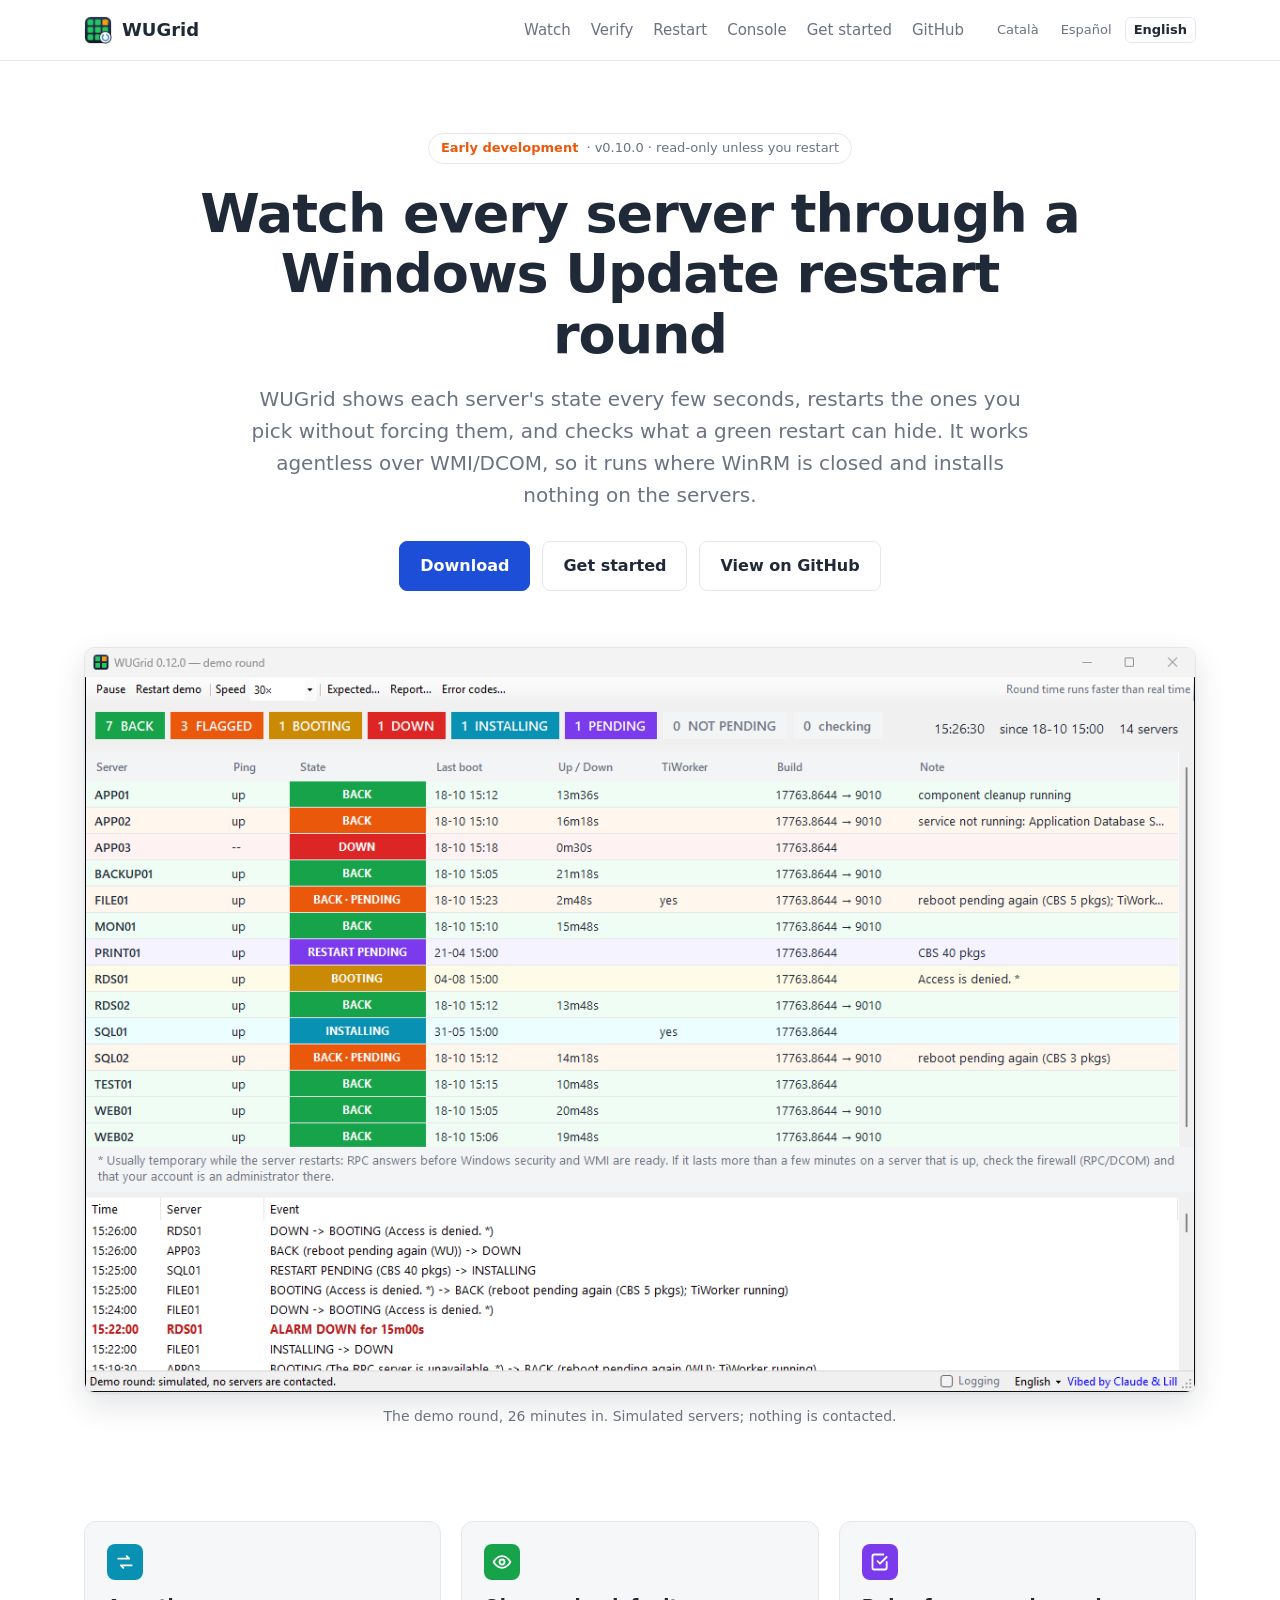
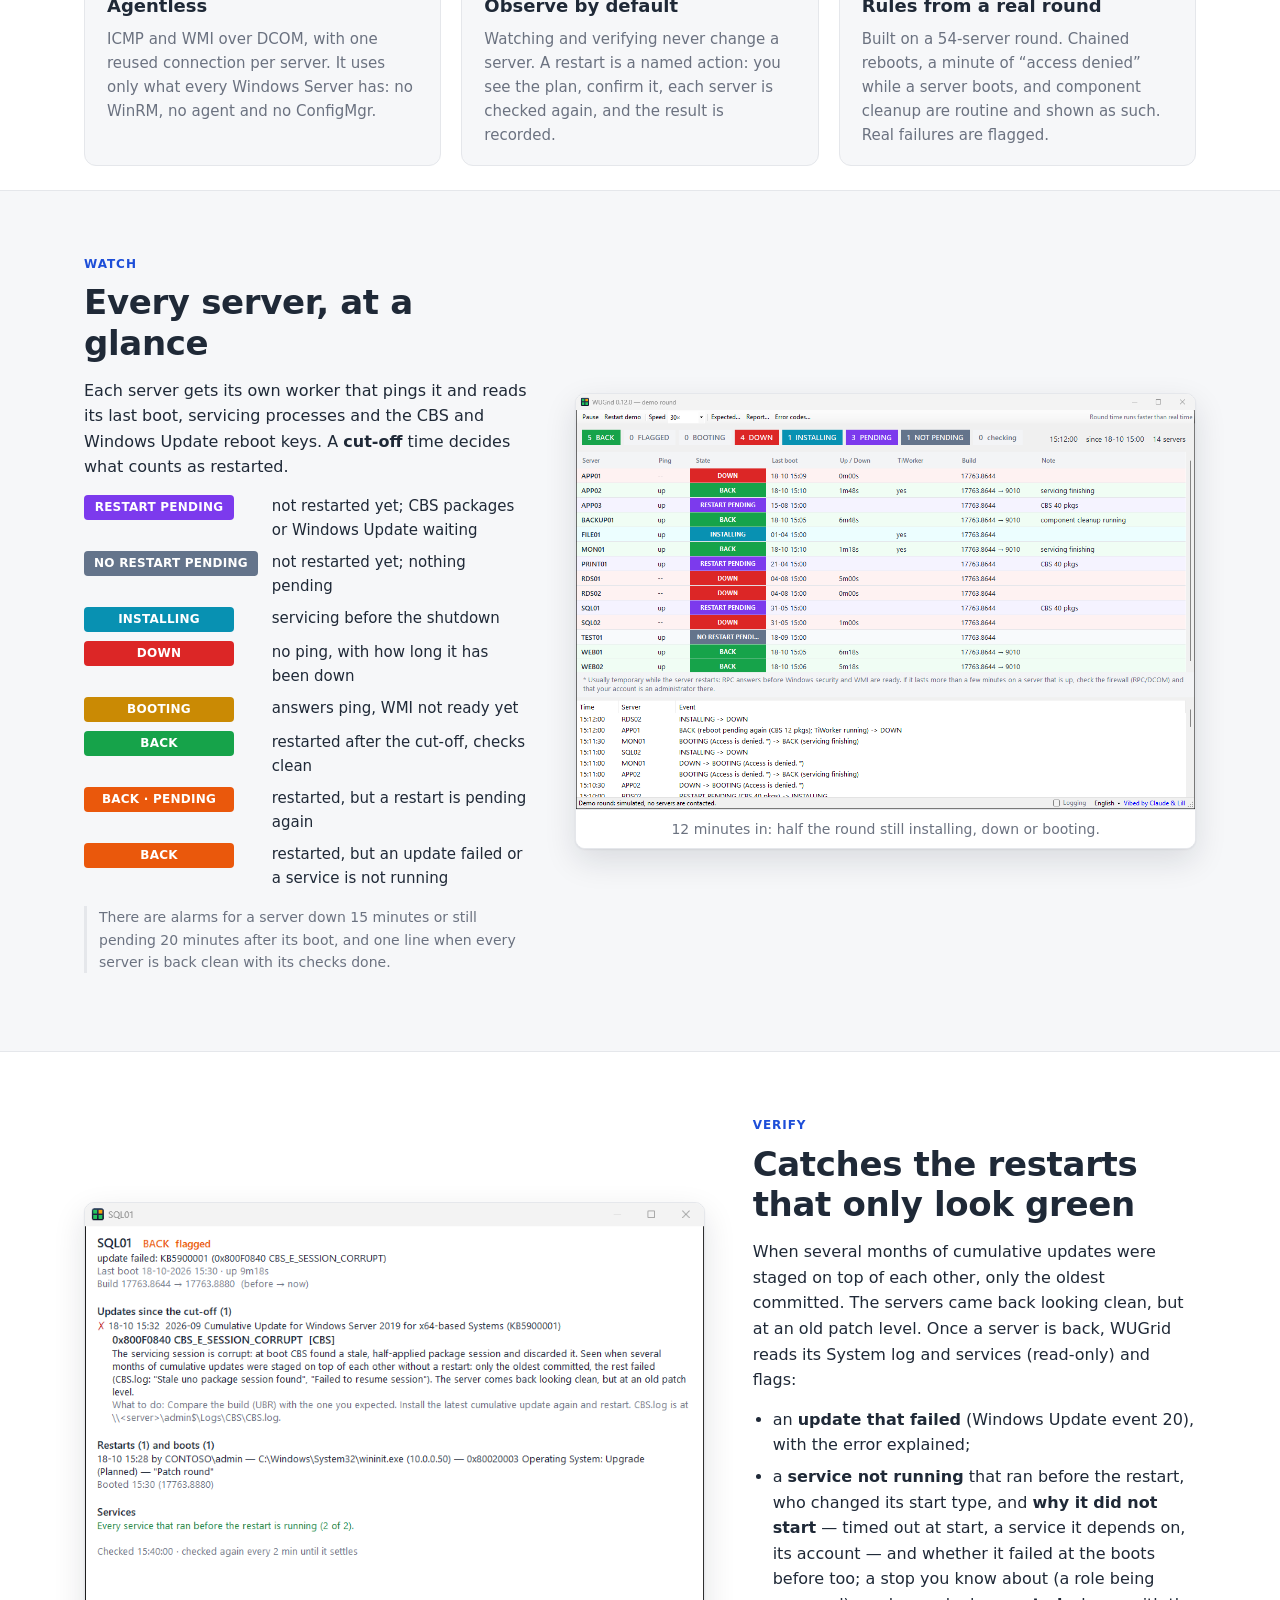
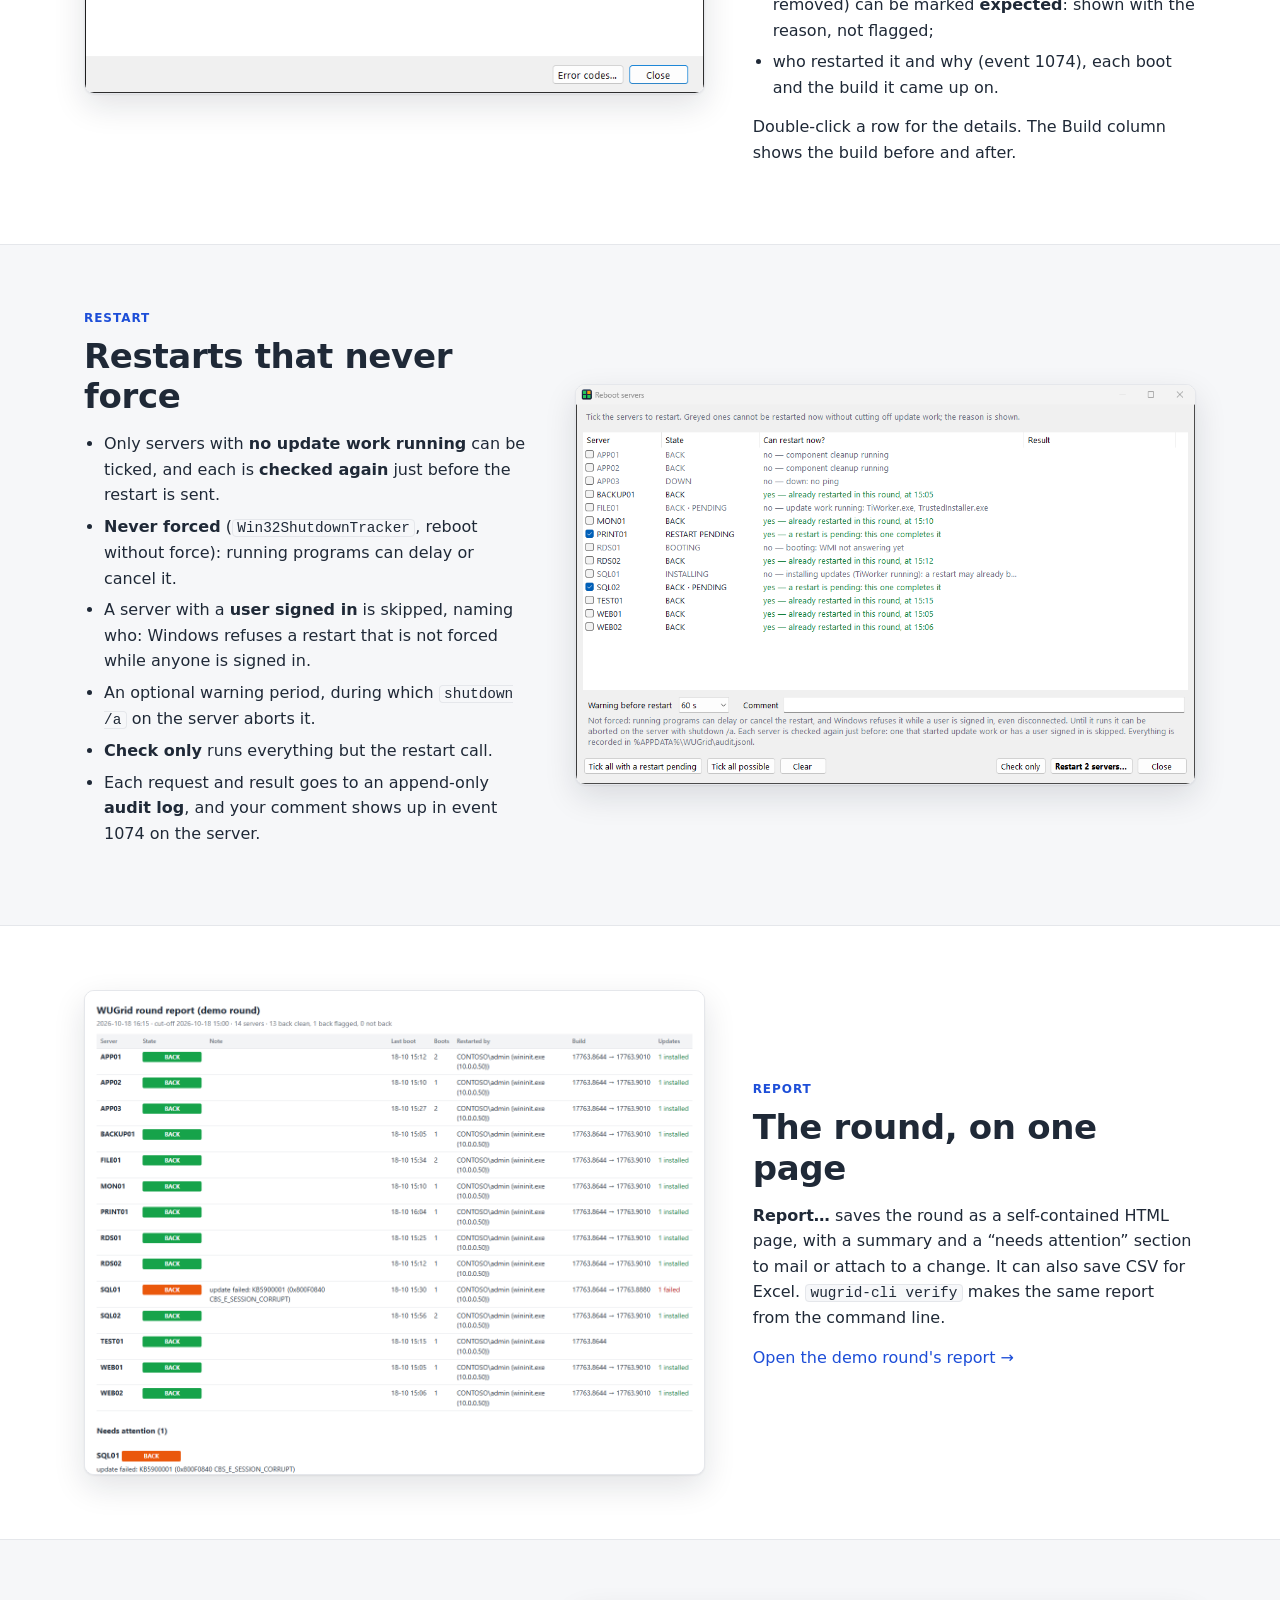
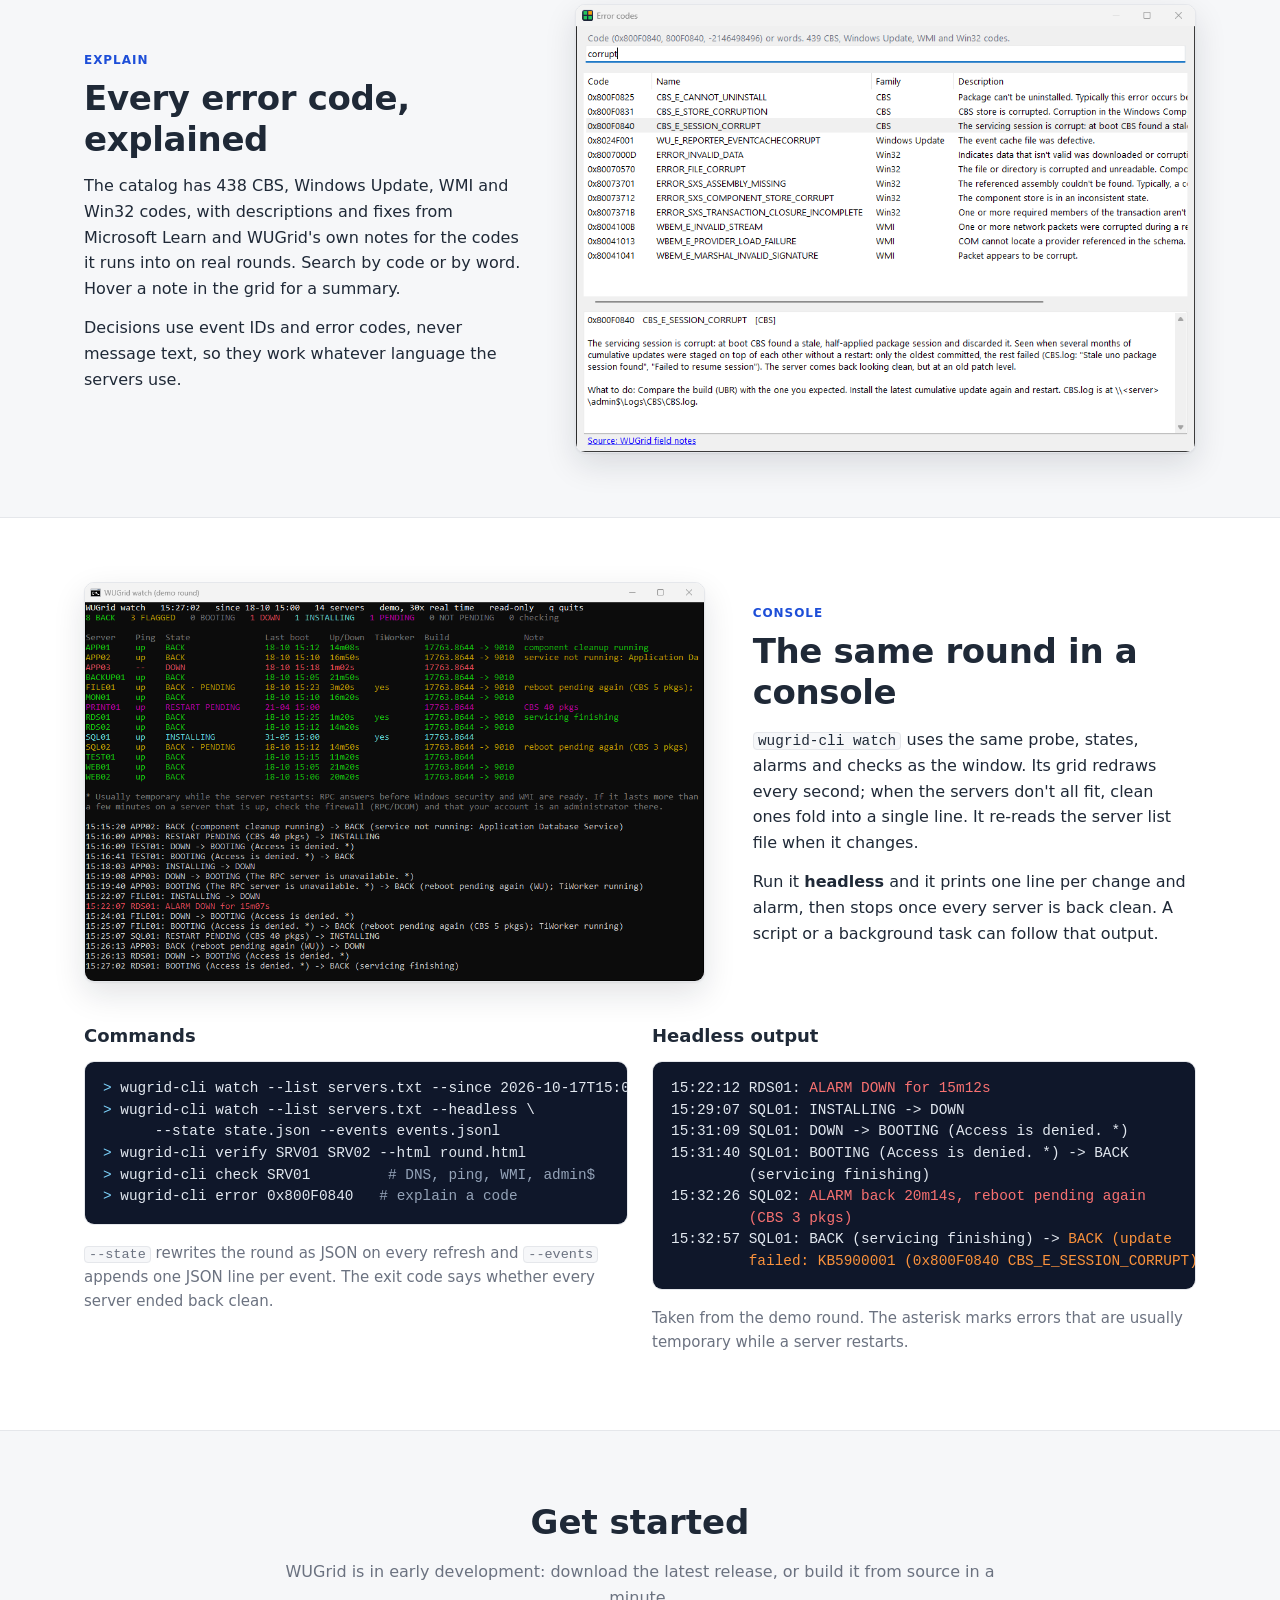
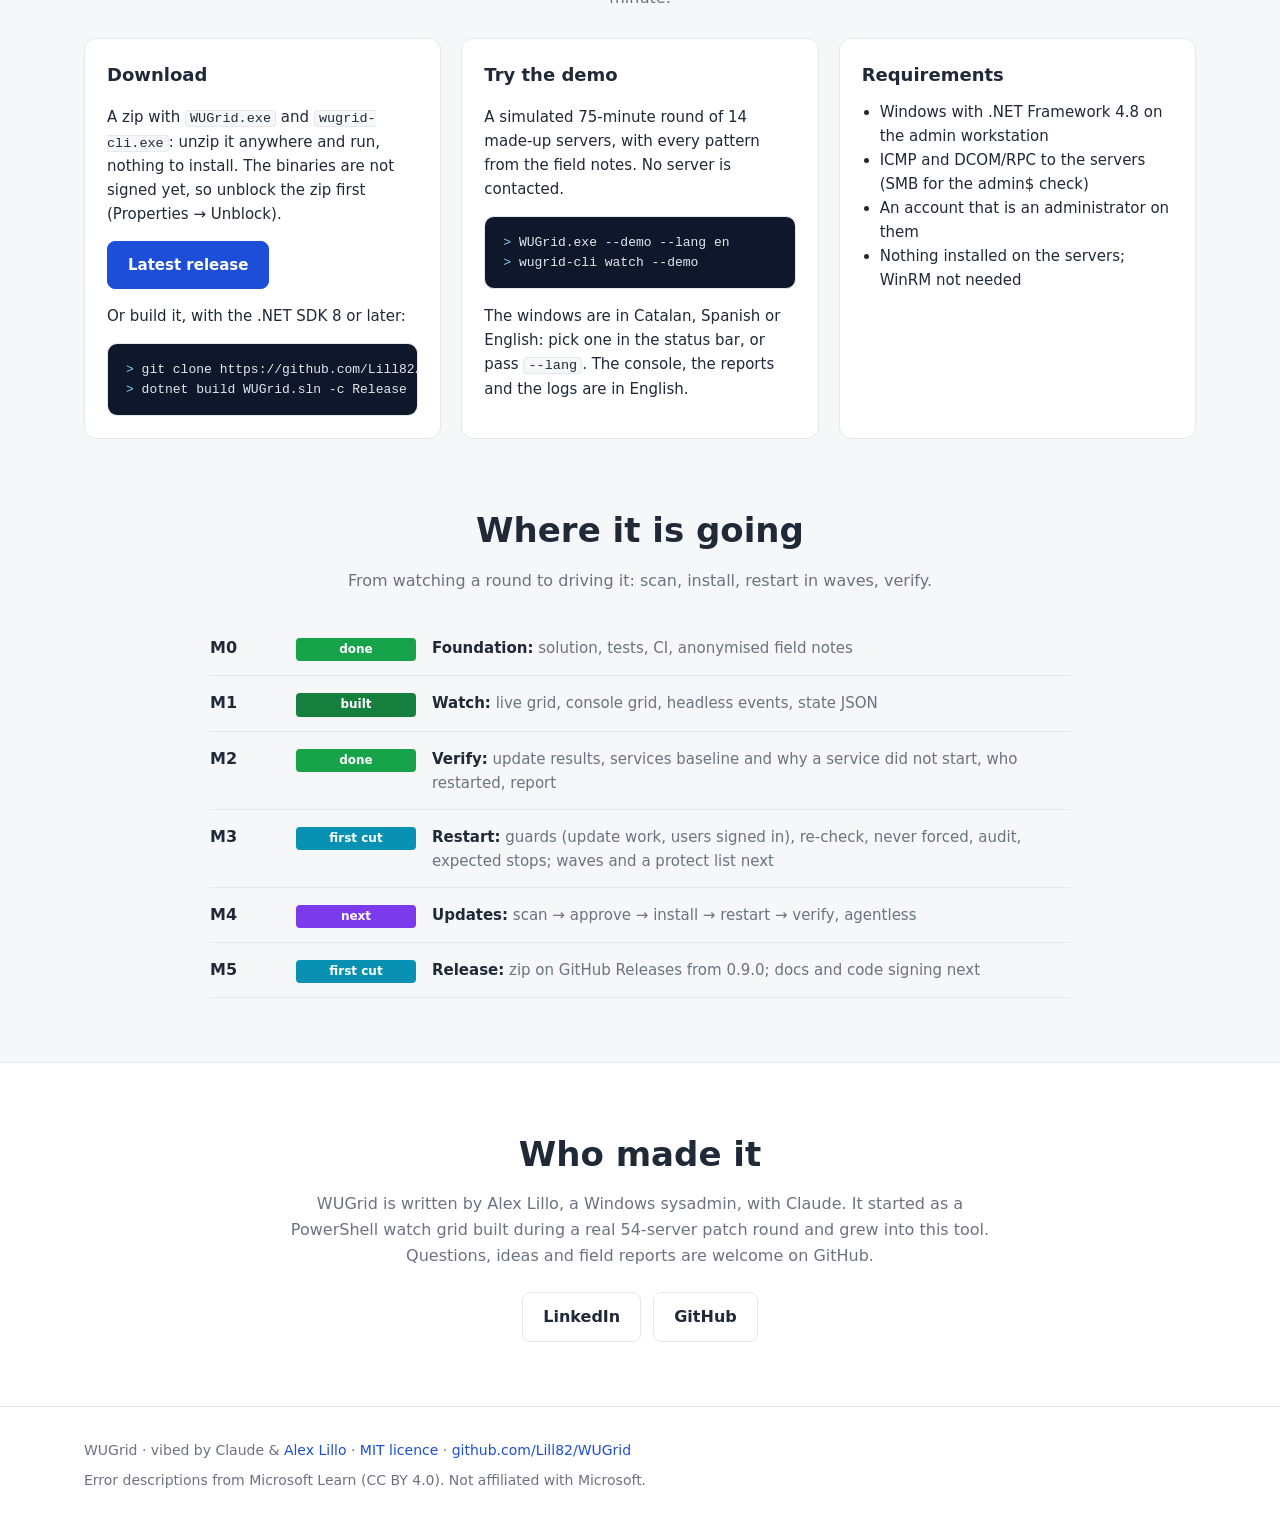
==== site/en/index.html @ 6911ef1f "WUGrid 0.12.0: GUI and project page in Catalan, Spanish and English GUI: every window's own text goe" ====
<!doctype html>
<html lang="en">
<head>
<meta charset="utf-8">
<meta name="viewport" content="width=device-width, initial-scale=1">
<title>WUGrid — Windows Update rounds for servers</title>
<meta name="description" content="WUGrid watches, restarts and verifies a Windows Server patch round, live and agentless over WMI/DCOM. Built on a real 54-server round.">
<link rel="icon" type="image/png" href="../img/icon.png">
<link rel="stylesheet" href="../style.css">
<link rel="alternate" hreflang="ca" href="../">
<link rel="alternate" hreflang="es" href="../es/">
<link rel="alternate" hreflang="en" href="./">
<link rel="alternate" hreflang="x-default" href="../">
</head>
<body>

<header class="top">
  <div class="wrap">
    <a class="brand" href="#"><img src="../img/icon.png" alt="" width="28" height="28">WUGrid</a>
    <nav>
      <a href="#watch">Watch</a>
      <a href="#verify">Verify</a>
      <a href="#restart">Restart</a>
      <a href="#console">Console</a>
      <a href="#start">Get started</a>
      <a href="https://github.com/Lill82/WUGrid">GitHub</a>
    </nav>
    <div class="langs" aria-label="Language">
      <a href="../" hreflang="ca" lang="ca">Català</a>
      <a href="../es/" hreflang="es" lang="es">Español</a>
      <a href="./" hreflang="en" lang="en" aria-current="page">English</a>
    </div>
  </div>
</header>

<main>
  <section class="hero">
    <div class="wrap">
      <div class="badge"><b>Early development</b> · v0.10.0 · read-only unless you restart</div>
      <h1>Watch every server through a Windows&nbsp;Update restart round</h1>
      <p class="lead">WUGrid shows each server's state every few seconds, restarts the ones you pick without forcing them,
        and checks what a green restart can hide. It works agentless over WMI/DCOM, so it runs where WinRM is closed
        and installs nothing on the servers.</p>
      <div class="buttons">
        <a class="btn primary" href="https://github.com/Lill82/WUGrid/releases/latest">Download</a>
        <a class="btn" href="#start">Get started</a>
        <a class="btn" href="https://github.com/Lill82/WUGrid">View on GitHub</a>
      </div>
      <figure class="shot">
        <a href="../img/en/grid.png"><img src="../img/en/grid.png" width="1182" height="792"
          alt="The WUGrid window during a demo round: fourteen servers, coloured by state (back, flagged, booting, down, installing, restart pending), counts across the top, and the round's events below."></a>
      </figure>
      <p class="caption">The demo round, 26 minutes in. Simulated servers; nothing is contacted.</p>
    </div>
  </section>

  <div class="wrap">
    <div class="pillars">
      <div class="pillar">
        <div class="icon" style="background: var(--installing)"><svg width="20" height="20" viewBox="0 0 24 24" fill="none" stroke="currentColor" stroke-width="2.2" stroke-linecap="round" stroke-linejoin="round" aria-hidden="true"><path d="M4 8h13l-3-3M20 16H7l3 3"/></svg></div>
        <h3>Agentless</h3>
        <p>ICMP and WMI over DCOM, with one reused connection per server. It uses only what every Windows Server has:
          no WinRM, no agent and no ConfigMgr.</p>
      </div>
      <div class="pillar">
        <div class="icon" style="background: var(--back)"><svg width="20" height="20" viewBox="0 0 24 24" fill="none" stroke="currentColor" stroke-width="2.2" stroke-linecap="round" stroke-linejoin="round" aria-hidden="true"><path d="M2 12s3.6-7 10-7 10 7 10 7-3.6 7-10 7S2 12 2 12z"/><circle cx="12" cy="12" r="3"/></svg></div>
        <h3>Observe by default</h3>
        <p>Watching and verifying never change a server. A restart is a named action: you see the plan, confirm it,
          each server is checked again, and the result is recorded.</p>
      </div>
      <div class="pillar">
        <div class="icon" style="background: var(--pending)"><svg width="20" height="20" viewBox="0 0 24 24" fill="none" stroke="currentColor" stroke-width="2.2" stroke-linecap="round" stroke-linejoin="round" aria-hidden="true"><path d="M9 11l3 3 8-8"/><path d="M20 12v7a2 2 0 0 1-2 2H5a2 2 0 0 1-2-2V5a2 2 0 0 1 2-2h11"/></svg></div>
        <h3>Rules from a real round</h3>
        <p>Built on a 54-server round. Chained reboots, a minute of “access denied” while a server boots, and component
          cleanup are routine and shown as such. Real failures are flagged.</p>
      </div>
    </div>
  </div>

  <section class="feature" id="watch">
    <div class="wrap row">
      <div class="text">
        <div class="eyebrow">Watch</div>
        <h2>Every server, at a glance</h2>
        <p>Each server gets its own worker that pings it and reads its last boot, servicing processes and the CBS and
          Windows Update reboot keys. A <b>cut-off</b> time decides what counts as restarted.</p>
        <dl class="states">
          <dt><span class="chip c-pending">RESTART PENDING</span></dt><dd>not restarted yet; CBS packages or Windows Update waiting</dd>
          <dt><span class="chip c-notpending">NO RESTART PENDING</span></dt><dd>not restarted yet; nothing pending</dd>
          <dt><span class="chip c-installing">INSTALLING</span></dt><dd>servicing before the shutdown</dd>
          <dt><span class="chip c-down">DOWN</span></dt><dd>no ping, with how long it has been down</dd>
          <dt><span class="chip c-booting">BOOTING</span></dt><dd>answers ping, WMI not ready yet</dd>
          <dt><span class="chip c-back">BACK</span></dt><dd>restarted after the cut-off, checks clean</dd>
          <dt><span class="chip c-flagged">BACK · PENDING</span></dt><dd>restarted, but a restart is pending again</dd>
          <dt><span class="chip c-flagged">BACK</span></dt><dd>restarted, but an update failed or a service is not running</dd>
        </dl>
        <p class="note" style="margin-top:16px">There are alarms for a server down 15 minutes or still pending 20 minutes
          after its boot, and one line when every server is back clean with its checks done.</p>
      </div>
      <figure class="shot">
        <a href="../img/en/grid-early.png"><img src="../img/en/grid-early.png" width="1182" height="792" loading="lazy"
          alt="The grid 12 minutes into the demo round: servers installing, down, booting, back, with a restart pending or none pending."></a>
        <figcaption>12 minutes in: half the round still installing, down or booting.</figcaption>
      </figure>
    </div>
  </section>

  <section class="feature" id="verify">
    <div class="wrap row flip">
      <div class="text">
        <div class="eyebrow">Verify</div>
        <h2>Catches the restarts that only look green</h2>
        <p>When several months of cumulative updates were staged on top of each other, only the oldest committed. The
          servers came back looking clean, but at an old patch level. Once a server is back, WUGrid reads its System log
          and services (read-only) and flags:</p>
        <ul>
          <li>an <b>update that failed</b> (Windows Update event 20), with the error explained;</li>
          <li>a <b>service not running</b> that ran before the restart, who changed its start type, and <b>why it did
            not start</b> — timed out at start, a service it depends on, its account — and whether it failed at the boots
            before too; a stop you know about (a role being removed) can be marked <b>expected</b>: shown with the
            reason, not flagged;</li>
          <li>who restarted it and why (event 1074), each boot and the build it came up on.</li>
        </ul>
        <p>Double-click a row for the details. The Build column shows the build before and after.</p>
      </div>
      <figure class="shot">
        <a href="../img/en/details.png"><img src="../img/en/details.png" width="822" height="652" loading="lazy"
          alt="Details of SQL01: back but flagged, the 2026-09 cumulative update failed with 0x800F0840 CBS_E_SESSION_CORRUPT, the error explained with what to do, the restart by an admin, one boot, services all running."></a>
      </figure>
    </div>
  </section>

  <section class="feature" id="restart">
    <div class="wrap row">
      <div class="text">
        <div class="eyebrow">Restart</div>
        <h2>Restarts that never force</h2>
        <ul>
          <li>Only servers with <b>no update work running</b> can be ticked, and each is <b>checked again</b> just
            before the restart is sent.</li>
          <li><b>Never forced</b> (<code>Win32ShutdownTracker</code>, reboot without force): running programs can delay
            or cancel it.</li>
          <li>A server with a <b>user signed in</b> is skipped, naming who: Windows refuses a restart that is not
            forced while anyone is signed in.</li>
          <li>An optional warning period, during which <code>shutdown /a</code> on the server aborts it.</li>
          <li><b>Check only</b> runs everything but the restart call.</li>
          <li>Each request and result goes to an append-only <b>audit log</b>, and your comment shows up in
            event 1074 on the server.</li>
        </ul>
      </div>
      <figure class="shot">
        <a href="../img/en/reboot.png"><img src="../img/en/reboot.png" width="982" height="632" loading="lazy"
          alt="The Reboot servers window: each server with whether it can be restarted now and why not (component cleanup, down, booting, installing updates), two servers with a restart pending ticked, warning and comment options, Check only and Restart buttons."></a>
      </figure>
    </div>
  </section>

  <section class="feature" id="report">
    <div class="wrap row flip">
      <div class="text">
        <div class="eyebrow">Report</div>
        <h2>The round, on one page</h2>
        <p><b>Report…</b> saves the round as a self-contained HTML page, with a summary and a “needs attention” section
          to mail or attach to a change. It can also save CSV for Excel.
          <code>wugrid-cli verify</code> makes the same report from the command line.</p>
        <p><a href="../sample-report.html">Open the demo round's report →</a></p>
      </div>
      <figure class="shot">
        <a href="../sample-report.html"><img src="../img/report.png" width="1280" height="1000" loading="lazy"
          alt="The HTML round report: fourteen servers with state, last boot, boots, who restarted them, build before and after and updates installed, and a needs-attention section listing SQL01's failed update."></a>
      </figure>
    </div>
  </section>

  <section class="feature" id="errors">
    <div class="wrap row">
      <div class="text">
        <div class="eyebrow">Explain</div>
        <h2>Every error code, explained</h2>
        <p>The catalog has 438 CBS, Windows Update, WMI and Win32 codes, with descriptions and fixes from Microsoft
          Learn and WUGrid's own notes for the codes it runs into on real rounds. Search by code or by word. Hover a
          note in the grid for a summary.</p>
        <p>Decisions use event IDs and error codes, never message text, so they work whatever language the servers
          use.</p>
      </div>
      <figure class="shot">
        <a href="../img/en/errors.png"><img src="../img/en/errors.png" width="902" height="652" loading="lazy"
          alt="The Error codes window searching for the word corrupt: CBS, Windows Update, Win32 and WMI codes, with 0x800F0840 selected and explained."></a>
      </figure>
    </div>
  </section>

  <section class="feature" id="console">
    <div class="wrap">
      <div class="row flip">
        <div class="text">
          <div class="eyebrow">Console</div>
          <h2>The same round in a console</h2>
          <p><code>wugrid-cli watch</code> uses the same probe, states, alarms and checks as the window. Its grid
            redraws every second; when the servers don't all fit, clean ones fold into a single line. It re-reads the
            server list file when it changes.</p>
          <p>Run it <b>headless</b> and it prints one line per change and alarm, then stops once every server is back
            clean. A script or a background task can follow that output.</p>
        </div>
        <figure class="shot">
          <a href="../img/console.png"><img src="../img/console.png" width="994" height="640" loading="lazy"
            alt="wugrid-cli watch in a console window: the same fourteen servers in coloured rows with counts, the transient-error footnote and the latest events."></a>
        </figure>
      </div>
      <div class="cli-grid">
        <div>
          <h3>Commands</h3>
<pre class="term"><span class="p">&gt;</span> wugrid-cli watch --list servers.txt --since 2026-10-17T15:00
<span class="p">&gt;</span> wugrid-cli watch --list servers.txt --headless \
      --state state.json --events events.jsonl
<span class="p">&gt;</span> wugrid-cli verify SRV01 SRV02 --html round.html
<span class="p">&gt;</span> wugrid-cli check SRV01         <span class="c"># DNS, ping, WMI, admin$</span>
<span class="p">&gt;</span> wugrid-cli error 0x800F0840   <span class="c"># explain a code</span></pre>
          <p><code>--state</code> rewrites the round as JSON on every refresh and <code>--events</code> appends one JSON
            line per event. The exit code says whether every server ended back clean.</p>
        </div>
        <div>
          <h3>Headless output</h3>
<pre class="term">15:22:12 RDS01: <span class="alarm">ALARM DOWN for 15m12s</span>
15:29:07 SQL01: INSTALLING -&gt; DOWN
15:31:09 SQL01: DOWN -&gt; BOOTING (Access is denied. *)
15:31:40 SQL01: BOOTING (Access is denied. *) -&gt; BACK
         (servicing finishing)
15:32:26 SQL02: <span class="alarm">ALARM back 20m14s, reboot pending again</span>
         <span class="alarm">(CBS 3 pkgs)</span>
15:32:57 SQL01: BACK (servicing finishing) -&gt; <span class="flag">BACK (update</span>
         <span class="flag">failed: KB5900001 (0x800F0840 CBS_E_SESSION_CORRUPT))</span></pre>
          <p>Taken from the demo round. The asterisk marks errors that are usually temporary while a server
            restarts.</p>
        </div>
      </div>
    </div>
  </section>

  <section class="feature" id="start">
    <div class="wrap">
      <div class="center">
        <h2>Get started</h2>
        <p class="sub">WUGrid is in early development: download the latest release, or build it from source in a
          minute.</p>
      </div>
      <div class="cards">
        <div class="card">
          <h3>Download</h3>
          <p>A zip with <code>WUGrid.exe</code> and <code>wugrid-cli.exe</code>: unzip it anywhere and run, nothing to
            install. The binaries are not signed yet, so unblock the zip first (Properties → Unblock).</p>
          <p><a class="btn primary" href="https://github.com/Lill82/WUGrid/releases/latest">Latest release</a></p>
          <p>Or build it, with the .NET SDK 8 or later:</p>
<pre class="term"><span class="p">&gt;</span> git clone https://github.com/Lill82/WUGrid
<span class="p">&gt;</span> dotnet build WUGrid.sln -c Release</pre>
        </div>
        <div class="card">
          <h3>Try the demo</h3>
          <p>A simulated 75-minute round of 14 made-up servers, with every pattern from the field notes. No server is
            contacted.</p>
<pre class="term"><span class="p">&gt;</span> WUGrid.exe --demo --lang en
<span class="p">&gt;</span> wugrid-cli watch --demo</pre>
          <p>The windows are in Catalan, Spanish or English: pick one in the status bar, or pass <code>--lang</code>.
            The console, the reports and the logs are in English.</p>
        </div>
        <div class="card">
          <h3>Requirements</h3>
          <ul>
            <li>Windows with .NET Framework 4.8 on the admin workstation</li>
            <li>ICMP and DCOM/RPC to the servers (SMB for the admin$ check)</li>
            <li>An account that is an administrator on them</li>
            <li>Nothing installed on the servers; WinRM not needed</li>
          </ul>
        </div>
      </div>

      <div class="center" style="margin-top:64px">
        <h2>Where it is going</h2>
        <p class="sub">From watching a round to driving it: scan, install, restart in waves, verify.</p>
      </div>
      <ol class="roadmap">
        <li><span class="m">M0</span><span class="s done">done</span><span class="d"><b>Foundation:</b> solution, tests, CI, anonymised field notes</span></li>
        <li><span class="m">M1</span><span class="s built">built</span><span class="d"><b>Watch:</b> live grid, console grid, headless events, state JSON</span></li>
        <li><span class="m">M2</span><span class="s done">done</span><span class="d"><b>Verify:</b> update results, services baseline and why a service did not start, who restarted, report</span></li>
        <li><span class="m">M3</span><span class="s cut">first cut</span><span class="d"><b>Restart:</b> guards (update work, users signed in), re-check, never forced, audit, expected stops; waves and a protect list next</span></li>
        <li><span class="m">M4</span><span class="s next">next</span><span class="d"><b>Updates:</b> scan → approve → install → restart → verify, agentless</span></li>
        <li><span class="m">M5</span><span class="s cut">first cut</span><span class="d"><b>Release:</b> zip on GitHub Releases from 0.9.0; docs and code signing next</span></li>
      </ol>
    </div>
  </section>
  <section class="feature" id="author">
    <div class="wrap">
      <div class="center">
        <h2>Who made it</h2>
        <p class="sub">WUGrid is written by Alex Lillo, a Windows sysadmin, with Claude. It started as a PowerShell watch
          grid built during a real 54-server patch round and grew into this tool. Questions, ideas and field reports are
          welcome on GitHub.</p>
        <p class="author-links">
          <a class="btn" href="https://www.linkedin.com/in/alex-lillo-cst/" rel="author">LinkedIn</a>
          <a class="btn" href="https://github.com/Lill82">GitHub</a>
        </p>
      </div>
    </div>
  </section>
</main>

<footer>
  <div class="wrap">
    <span>WUGrid · vibed by Claude &amp; <a href="#author">Alex Lillo</a> · <a href="https://github.com/Lill82/WUGrid/blob/main/LICENSE">MIT licence</a> · <a href="https://github.com/Lill82/WUGrid">github.com/Lill82/WUGrid</a></span>
    <span>Error descriptions from Microsoft Learn (CC BY 4.0). Not affiliated with Microsoft.</span>
  </div>
</footer>

</body>
</html>
---- site/style.css ----
/* WUGrid project page: one stylesheet for the three languages (index.html = ca, es/, en/) */
:root {
  --bg: #ffffff;
  --bg-soft: #f6f7f9;
  --bg-card: #ffffff;
  --text: #1f2937;
  --muted: #6b7280;
  --line: #e5e7eb;
  --accent: #1d4ed8;
  --accent-soft: #eff6ff;
  --code-bg: #0f172a;
  --code-text: #e2e8f0;
  --shadow: 0 1px 2px rgba(15, 23, 42, .06), 0 12px 32px rgba(15, 23, 42, .12);
  --back: #16a34a; --flagged: #ea580c; --booting: #ca8a04; --down: #dc2626;
  --installing: #0891b2; --pending: #7c3aed; --notpending: #64748b; --checking: #9ca3af;
}
@media (prefers-color-scheme: dark) {
  :root {
    --bg: #0b1120;
    --bg-soft: #111827;
    --bg-card: #161f32;
    --text: #e5e7eb;
    --muted: #9ca3af;
    --line: #273248;
    --accent: #7aa2ff;
    --accent-soft: #172341;
    --code-bg: #060a14;
    --shadow: 0 1px 2px rgba(0, 0, 0, .3), 0 16px 40px rgba(0, 0, 0, .45);
  }
}
* { box-sizing: border-box; }
html { scroll-behavior: smooth; }
body {
  margin: 0;
  background: var(--bg);
  color: var(--text);
  font: 16px/1.6 "Segoe UI", system-ui, -apple-system, "Helvetica Neue", Arial, sans-serif;
  -webkit-font-smoothing: antialiased;
}
a { color: var(--accent); text-decoration: none; }
a:hover { text-decoration: underline; }
img { max-width: 100%; height: auto; display: block; }
code, pre { font-family: "Cascadia Mono", Consolas, "SFMono-Regular", Menlo, monospace; font-size: .9em; }
:not(pre) > code { background: var(--bg-soft); border: 1px solid var(--line); border-radius: 4px; padding: 0 .3em; }
.wrap { max-width: 1160px; margin: 0 auto; padding: 0 24px; }

/* Header */
.top { position: sticky; top: 0; z-index: 10; background: var(--bg); background: color-mix(in srgb, var(--bg) 88%, transparent); backdrop-filter: blur(8px); border-bottom: 1px solid var(--line); }
.top .wrap { display: flex; align-items: center; gap: 24px; height: 60px; }
.brand { display: flex; align-items: center; gap: 10px; font-weight: 700; font-size: 18px; color: var(--text); }
.brand img { width: 28px; height: 28px; }
.brand:hover { text-decoration: none; }
.top nav { display: flex; gap: 20px; margin-left: auto; font-size: 15px; }
.top nav a { color: var(--muted); }
.top nav a:hover { color: var(--text); text-decoration: none; }
.langs { display: flex; gap: 4px; font-size: 13px; }
.langs a { color: var(--muted); border: 1px solid transparent; border-radius: 6px; padding: 2px 8px; }
.langs a:hover { color: var(--text); text-decoration: none; }
.langs a[aria-current] { color: var(--text); border-color: var(--line); font-weight: 600; }

/* Hero */
.hero { padding: 72px 0 40px; text-align: center; }
.badge { display: inline-flex; gap: 8px; align-items: center; font-size: 13px; color: var(--muted); border: 1px solid var(--line); border-radius: 999px; padding: 4px 12px; margin-bottom: 20px; }
.badge b { color: var(--flagged); font-weight: 600; }
.hero h1 { font-size: clamp(34px, 5vw, 54px); line-height: 1.12; margin: 0 auto 18px; max-width: 900px; letter-spacing: -.02em; }
.hero p.lead { font-size: clamp(17px, 2vw, 20px); color: var(--muted); max-width: 780px; margin: 0 auto 30px; }
.buttons { display: flex; gap: 12px; justify-content: center; flex-wrap: wrap; }
.btn { display: inline-flex; align-items: center; gap: 8px; padding: 11px 20px; border-radius: 8px; font-weight: 600; border: 1px solid var(--line); color: var(--text); background: var(--bg-card); }
.btn:hover { text-decoration: none; border-color: var(--muted); }
.btn.primary { background: var(--accent); border-color: var(--accent); color: #fff; }
@media (prefers-color-scheme: dark) { .btn.primary { color: #0b1120; } }
.btn.primary:hover { filter: brightness(1.08); }
.hero .shot { margin: 56px auto 0; max-width: 1182px; }

/* Screenshots */
.shot { border-radius: 10px; overflow: hidden; box-shadow: var(--shadow); border: 1px solid var(--line); background: #fff; }
.shot a { display: block; }
figure { margin: 0; }
figure.shot figcaption { background: var(--bg-card); margin: 0; padding: 8px 12px; border-top: 1px solid var(--line); }
figcaption, .caption { font-size: 14px; color: var(--muted); margin-top: 12px; text-align: center; }

/* Pillars */
.pillars { display: grid; grid-template-columns: repeat(3, 1fr); gap: 20px; padding: 40px 0 24px; }
.pillar { background: var(--bg-soft); border: 1px solid var(--line); border-radius: 12px; padding: 22px 22px 18px; }
.pillar h3 { margin: 0 0 6px; font-size: 18px; }
.pillar p { margin: 0; color: var(--muted); font-size: 15px; }
.pillar .icon { width: 36px; height: 36px; border-radius: 8px; display: grid; place-items: center; margin-bottom: 12px; color: #fff; font-weight: 700; }

/* Feature rows */
section.feature { padding: 64px 0; border-top: 1px solid var(--line); }
section.feature:nth-of-type(even) { background: var(--bg-soft); }
.row { display: grid; grid-template-columns: 5fr 7fr; gap: 48px; align-items: center; }
.row.flip { grid-template-columns: 7fr 5fr; }
.row.flip .text { order: 2; }
.row > *, .cli-grid > *, .cards > * { min-width: 0; }   /* wide code blocks scroll instead of widening the column */
.eyebrow { text-transform: uppercase; letter-spacing: .08em; font-size: 12px; font-weight: 700; color: var(--accent); margin-bottom: 8px; }
.text h2 { font-size: clamp(26px, 3vw, 34px); line-height: 1.2; margin: 0 0 14px; letter-spacing: -.01em; }
.text p { margin: 0 0 14px; }
.text ul { margin: 0 0 14px; padding-left: 20px; }
.text li { margin-bottom: 6px; }
.note { font-size: 14px; color: var(--muted); border-left: 3px solid var(--line); padding-left: 12px; }

/* States */
.states { display: grid; grid-template-columns: max-content 1fr; gap: 8px 14px; align-items: baseline; margin: 6px 0 0; font-size: 15px; }
.chip { display: inline-block; min-width: 150px; text-align: center; color: #fff; font-weight: 700; font-size: 12px; letter-spacing: .02em; padding: 3px 10px; border-radius: 4px; }
.c-back { background: var(--back); } .c-flagged { background: var(--flagged); } .c-booting { background: var(--booting); }
.c-down { background: var(--down); } .c-installing { background: var(--installing); } .c-pending { background: var(--pending); }
.c-notpending { background: var(--notpending); } .c-checking { background: var(--checking); }

/* Console */
pre.term { background: var(--code-bg); color: var(--code-text); border-radius: 10px; padding: 16px 18px; overflow-x: auto; line-height: 1.5; margin: 0 0 16px; border: 1px solid var(--line); }
pre.term .p { color: #7dd3fc; user-select: none; }
pre.term .c { color: #94a3b8; }
pre.term .alarm { color: #f87171; }
pre.term .flag { color: #fb923c; }
.cli-grid { display: grid; grid-template-columns: 1fr 1fr; gap: 24px; margin-top: 40px; }
.cli-grid h3 { margin: 0 0 10px; font-size: 18px; }
.cli-grid p { margin: 0 0 12px; color: var(--muted); font-size: 15px; }

/* Start + roadmap */
.cards { display: grid; grid-template-columns: repeat(3, 1fr); gap: 20px; margin-top: 28px; }
.card { background: var(--bg-card); border: 1px solid var(--line); border-radius: 12px; padding: 22px; }
.card h3 { margin: 0 0 10px; font-size: 18px; }
.card p, .card li { font-size: 15px; }
.card ul { padding-left: 18px; margin: 0; }
.card pre.term { font-size: 13px; margin: 8px 0 0; }
.center { text-align: center; }
.center h2 { font-size: clamp(26px, 3vw, 34px); margin: 0 0 10px; }
.center p.sub { color: var(--muted); max-width: 720px; margin: 0 auto; }
.roadmap { list-style: none; padding: 0; margin: 28px auto 0; max-width: 860px; }
.roadmap li { display: grid; grid-template-columns: 70px 120px 1fr; gap: 16px; align-items: baseline; padding: 14px 0; border-bottom: 1px solid var(--line); }
.roadmap .m { font-weight: 700; }
.roadmap .s { font-size: 12px; font-weight: 700; text-align: center; border-radius: 4px; padding: 2px 8px; color: #fff; }
.s.done { background: var(--back); } .s.built { background: #15803d; } .s.cut { background: var(--installing); } .s.next { background: var(--pending); } .s.plan { background: var(--notpending); }
.roadmap .d { color: var(--muted); font-size: 15px; }
.author-links { display: flex; flex-wrap: wrap; gap: 12px; justify-content: center; margin: 24px 0 0; }
.roadmap .d b { color: var(--text); font-weight: 600; }

footer { border-top: 1px solid var(--line); padding: 32px 0 48px; color: var(--muted); font-size: 14px; }
footer .wrap { display: flex; flex-wrap: wrap; gap: 8px 24px; justify-content: space-between; }

@media (max-width: 900px) {
  .row, .row.flip { grid-template-columns: 1fr; gap: 28px; }
  .row.flip .text { order: 0; }
  .pillars, .cards, .cli-grid { grid-template-columns: 1fr; }
  .top nav { display: none; }
  .langs { margin-left: auto; }
  .hero { padding-top: 48px; }
  .roadmap li { grid-template-columns: 50px 1fr; }
  .roadmap .s { justify-self: start; }
  .roadmap .d { grid-column: 1 / -1; }
}
@media (max-width: 520px) {
  .wrap { padding: 0 16px; }
  pre.term { font-size: 12.5px; padding: 12px 14px; }
  .states { grid-template-columns: 1fr; gap: 2px 0; }
  .states dd { margin: 0 0 10px; }
}
.states dt, .states dd { margin: 0; }
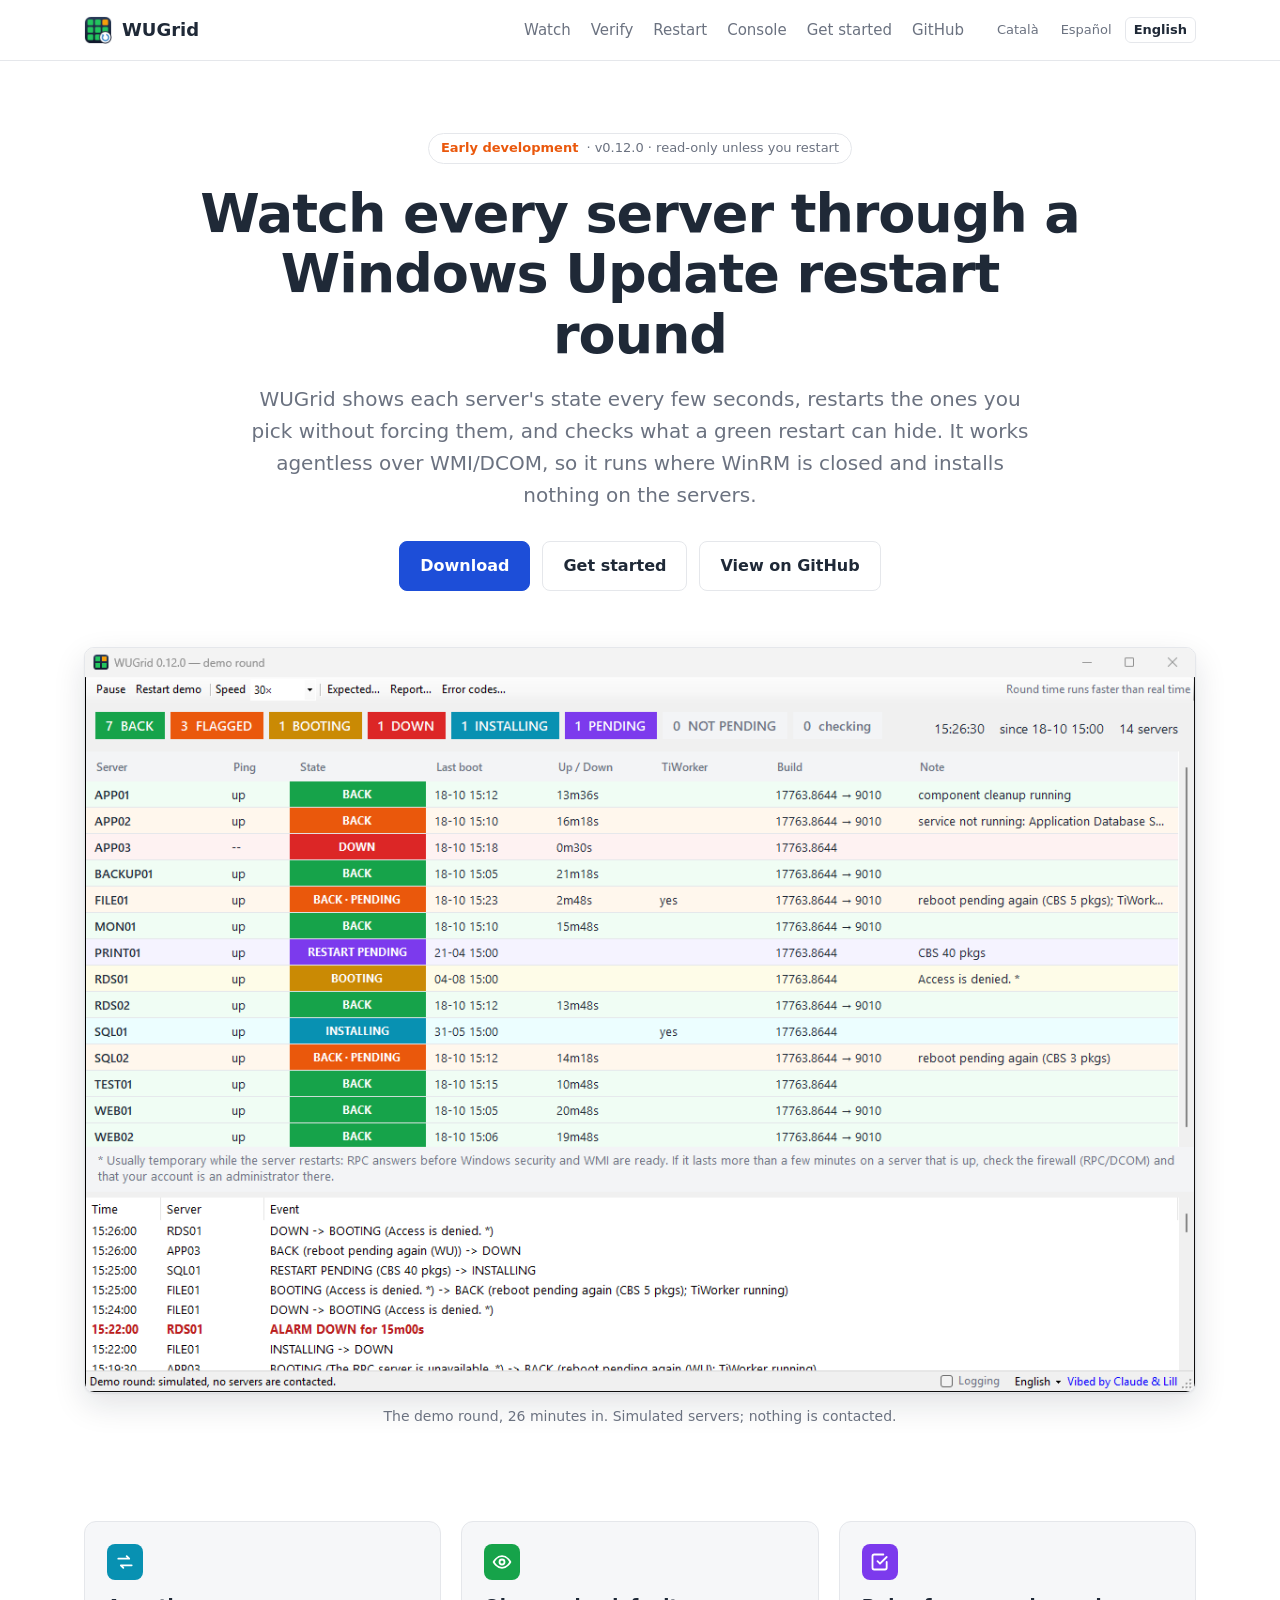
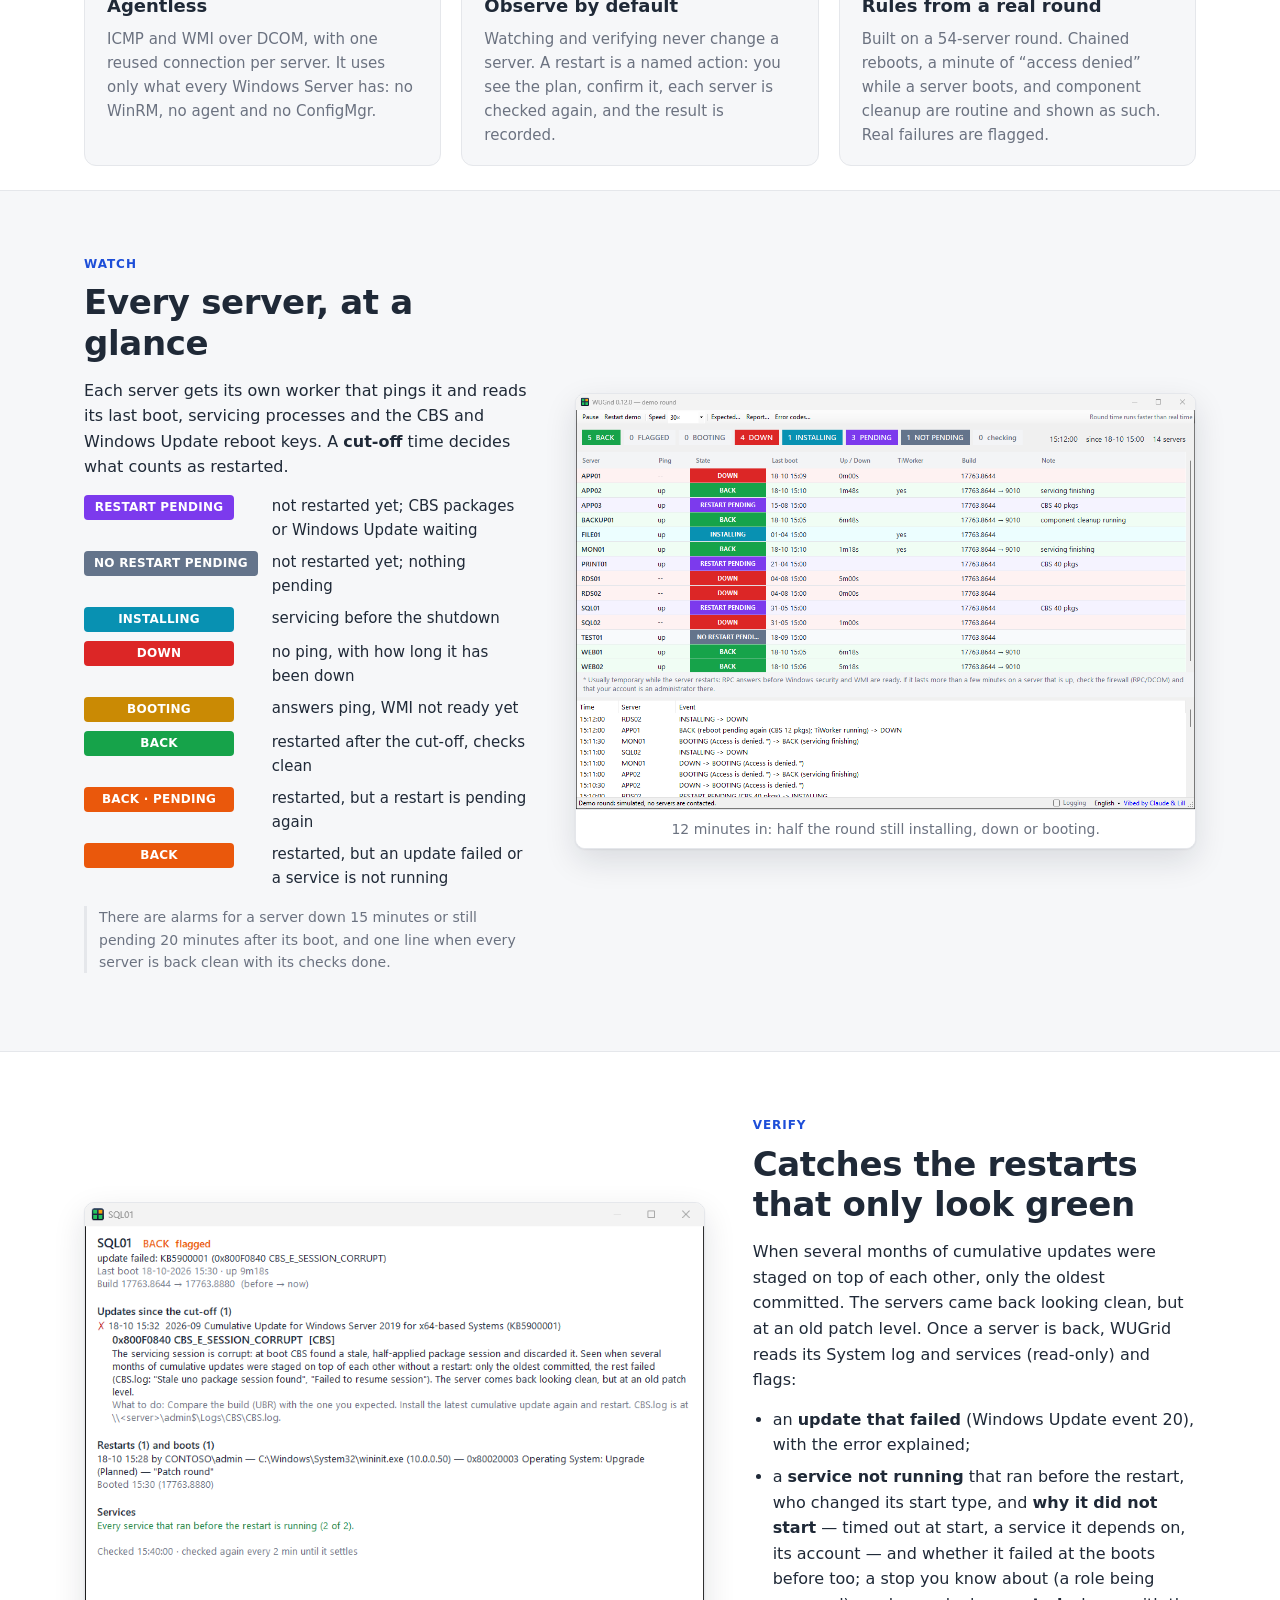
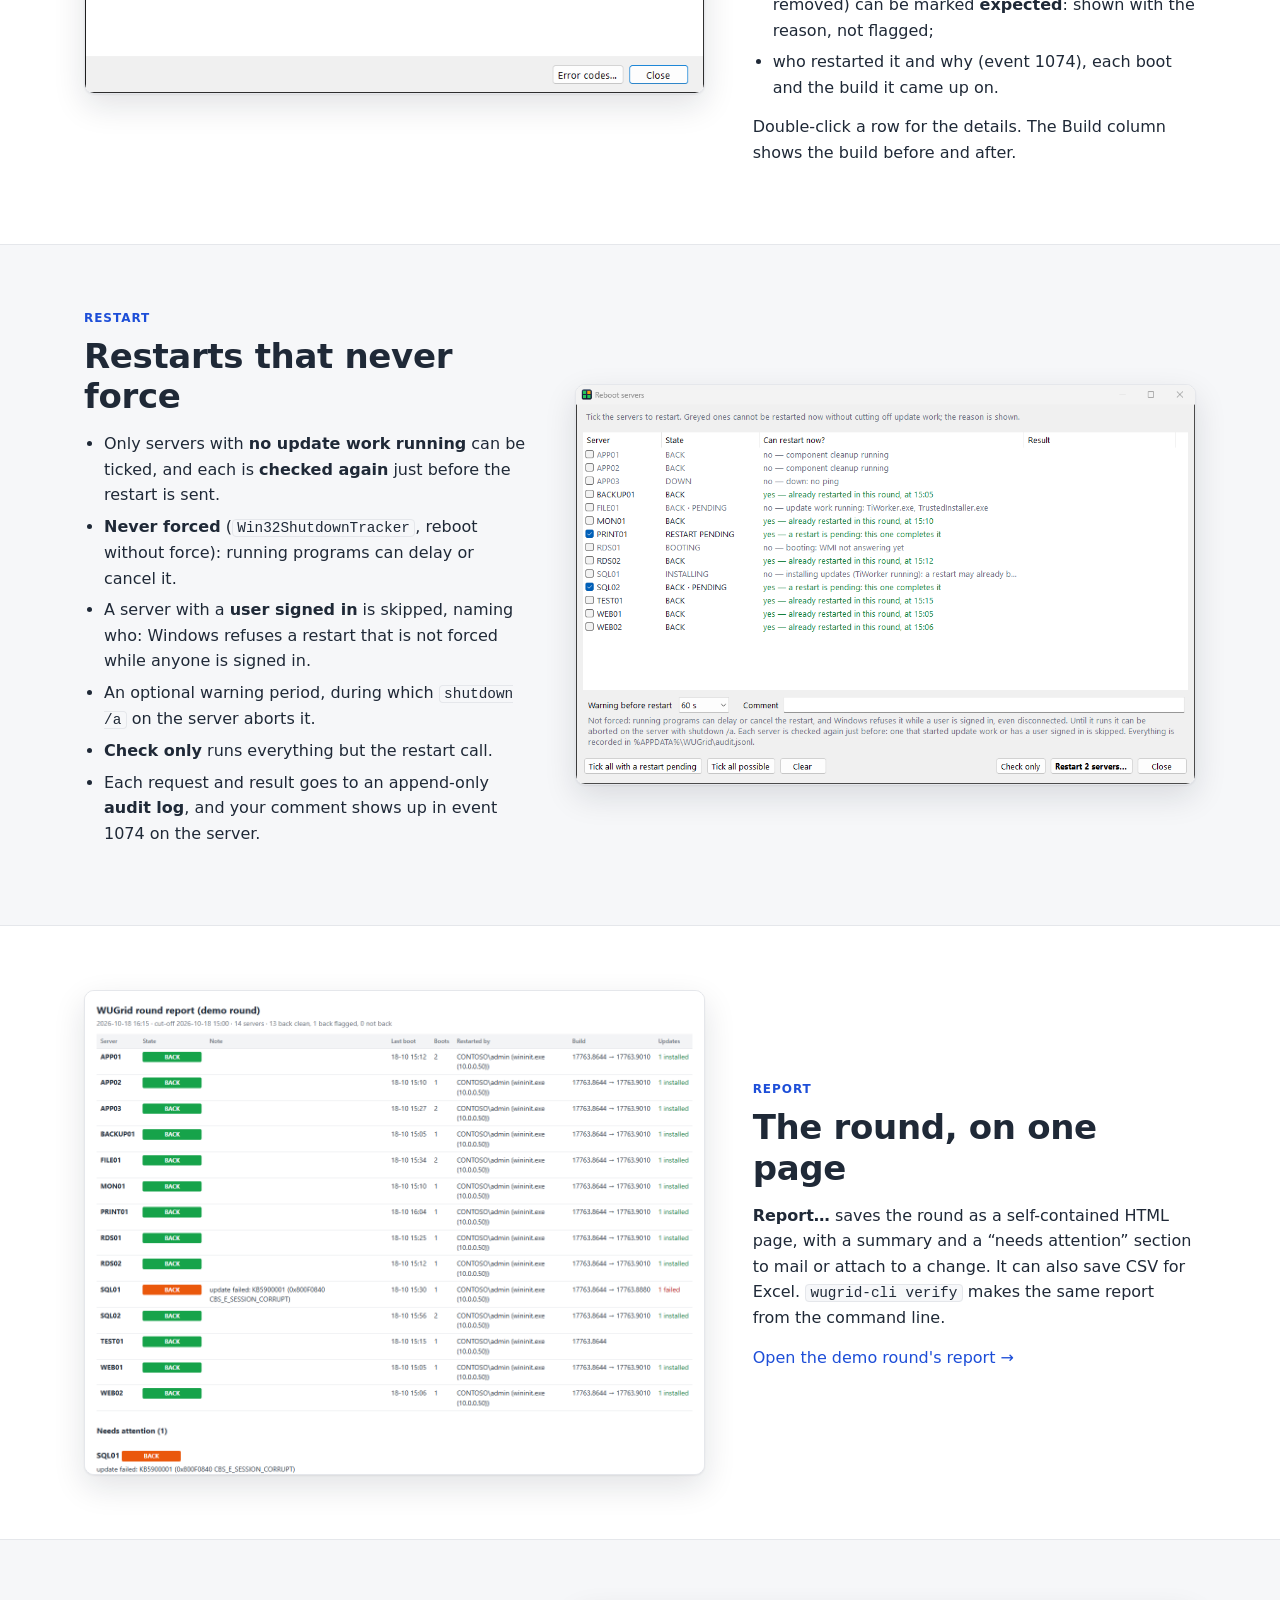
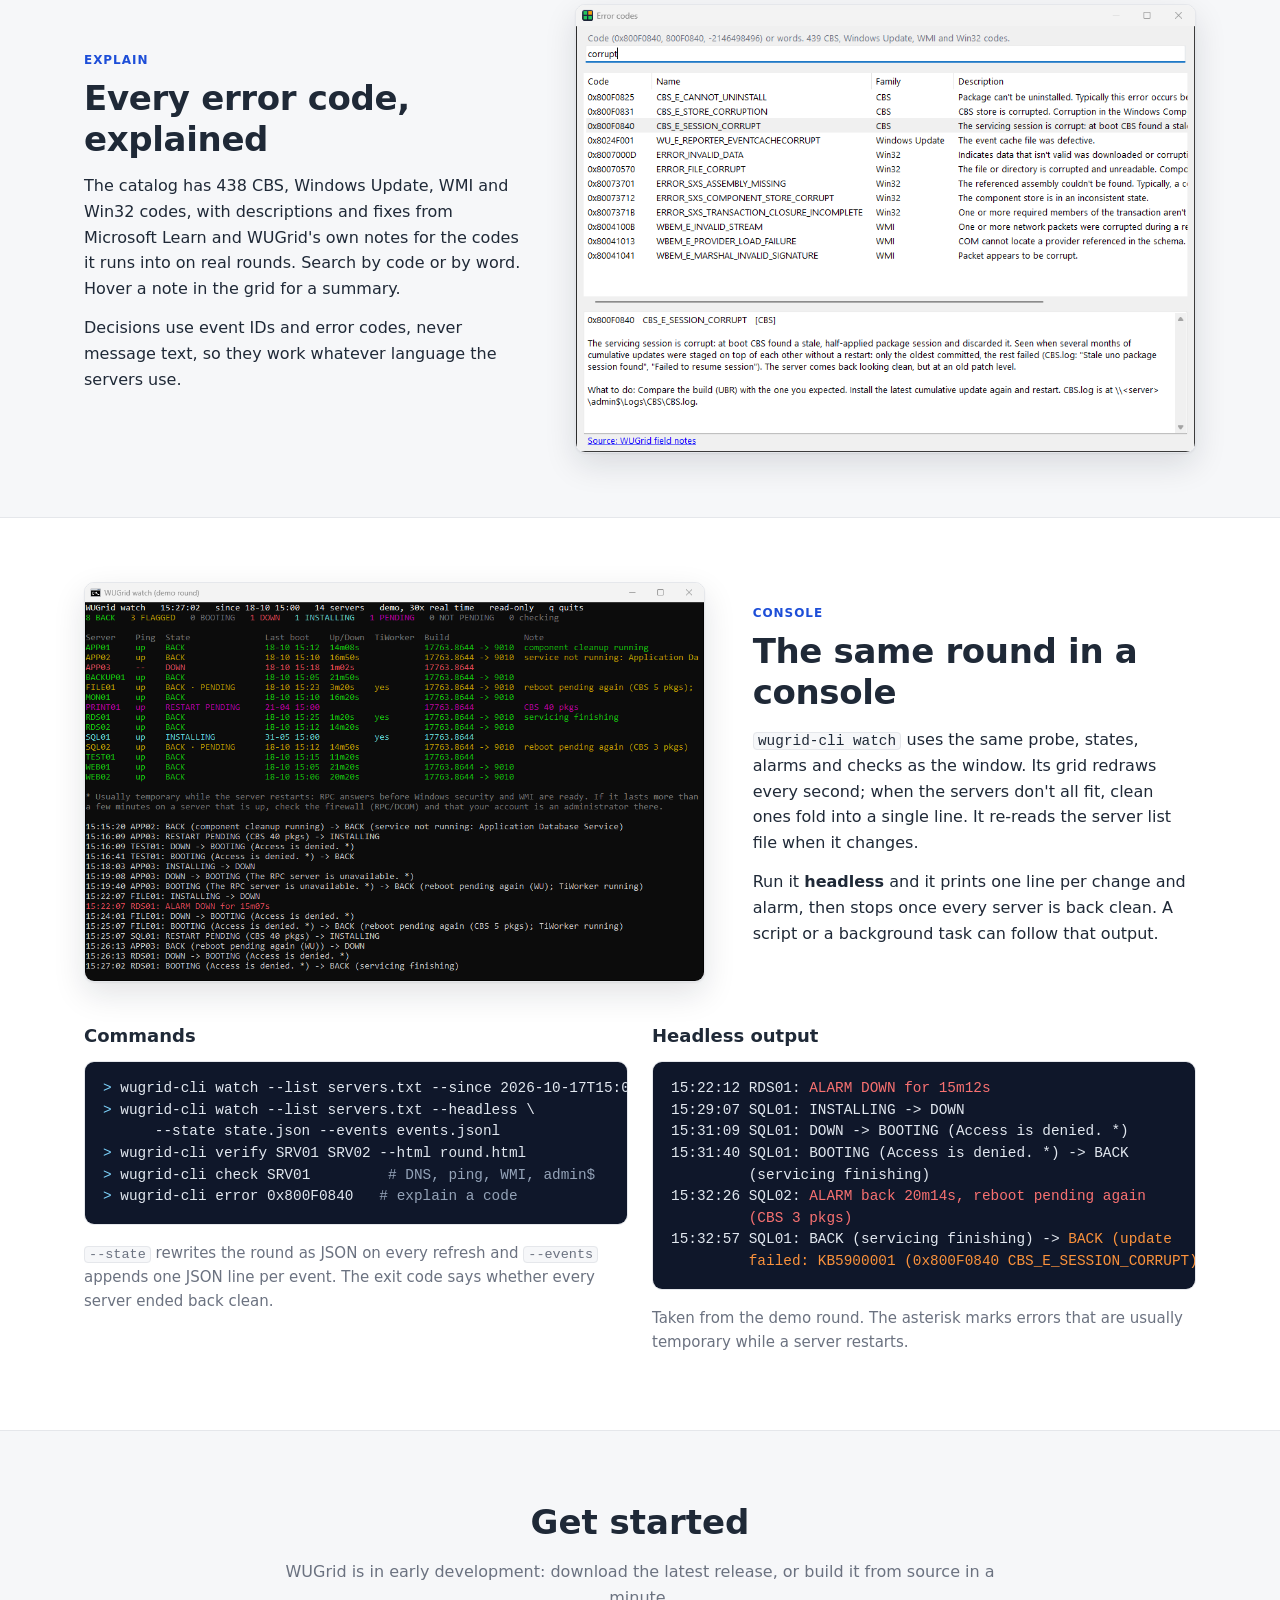
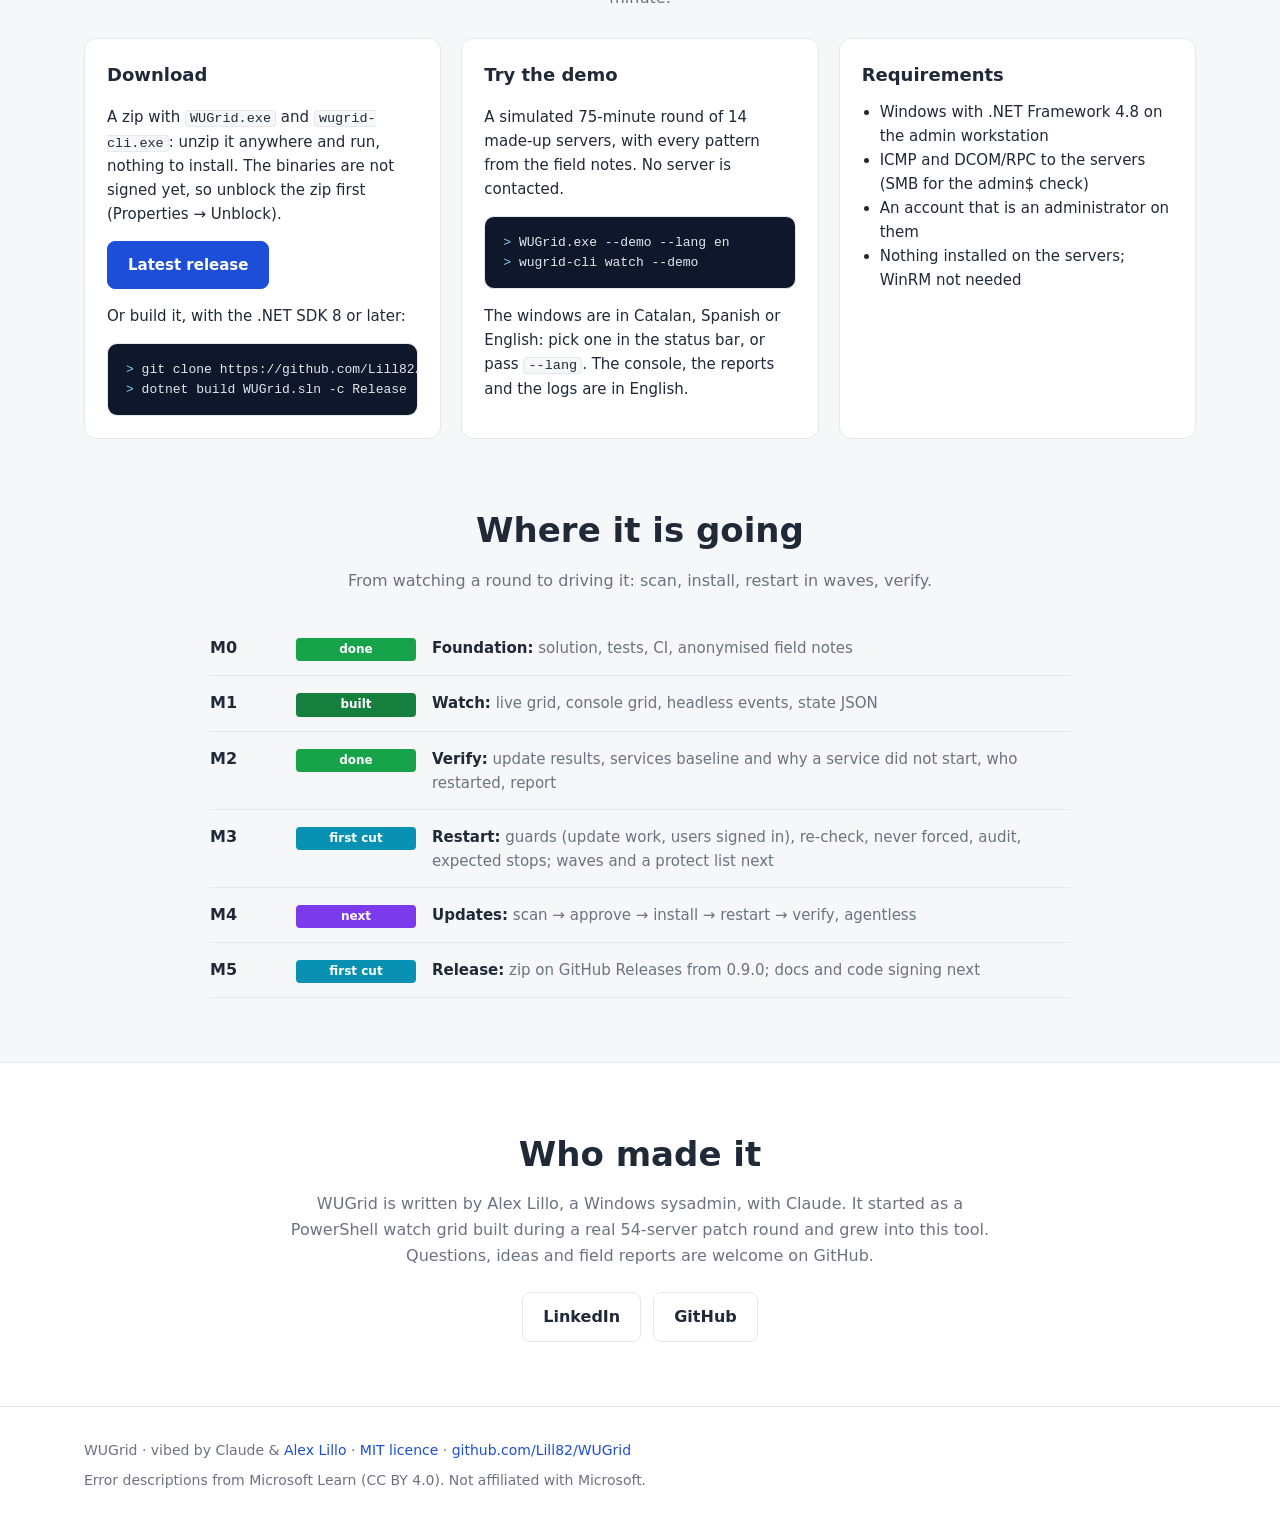
==== commit dab4f6ce: "Project page for 0.12.0: badge Co-Authored-By: Claude Opus 5.5 <noreply@anthropic.com>" ====
--- a/site/en/index.html
+++ b/site/en/index.html
@@ -36,7 +36,7 @@
 <main>
   <section class="hero">
     <div class="wrap">
-      <div class="badge"><b>Early development</b> · v0.10.0 · read-only unless you restart</div>
+      <div class="badge"><b>Early development</b> · v0.12.0 · read-only unless you restart</div>
       <h1>Watch every server through a Windows&nbsp;Update restart round</h1>
       <p class="lead">WUGrid shows each server's state every few seconds, restarts the ones you pick without forcing them,
         and checks what a green restart can hide. It works agentless over WMI/DCOM, so it runs where WinRM is closed
